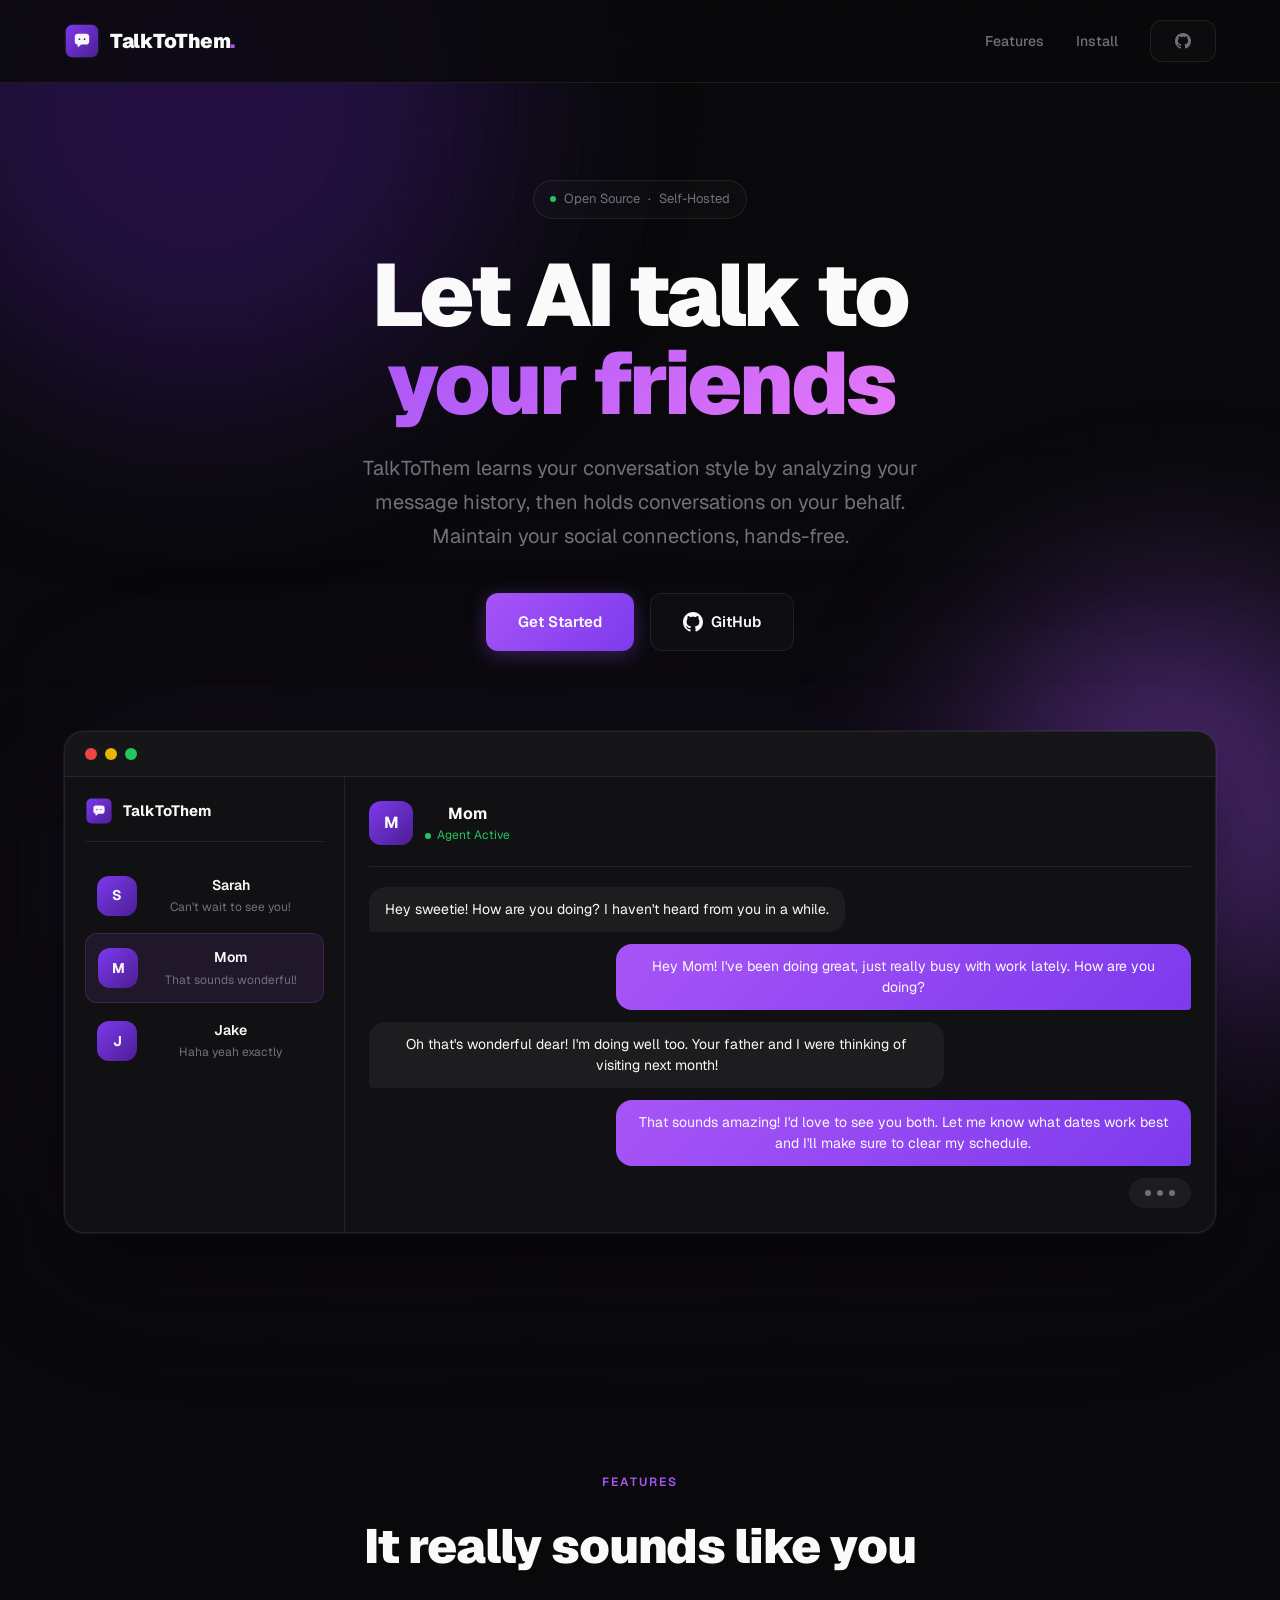
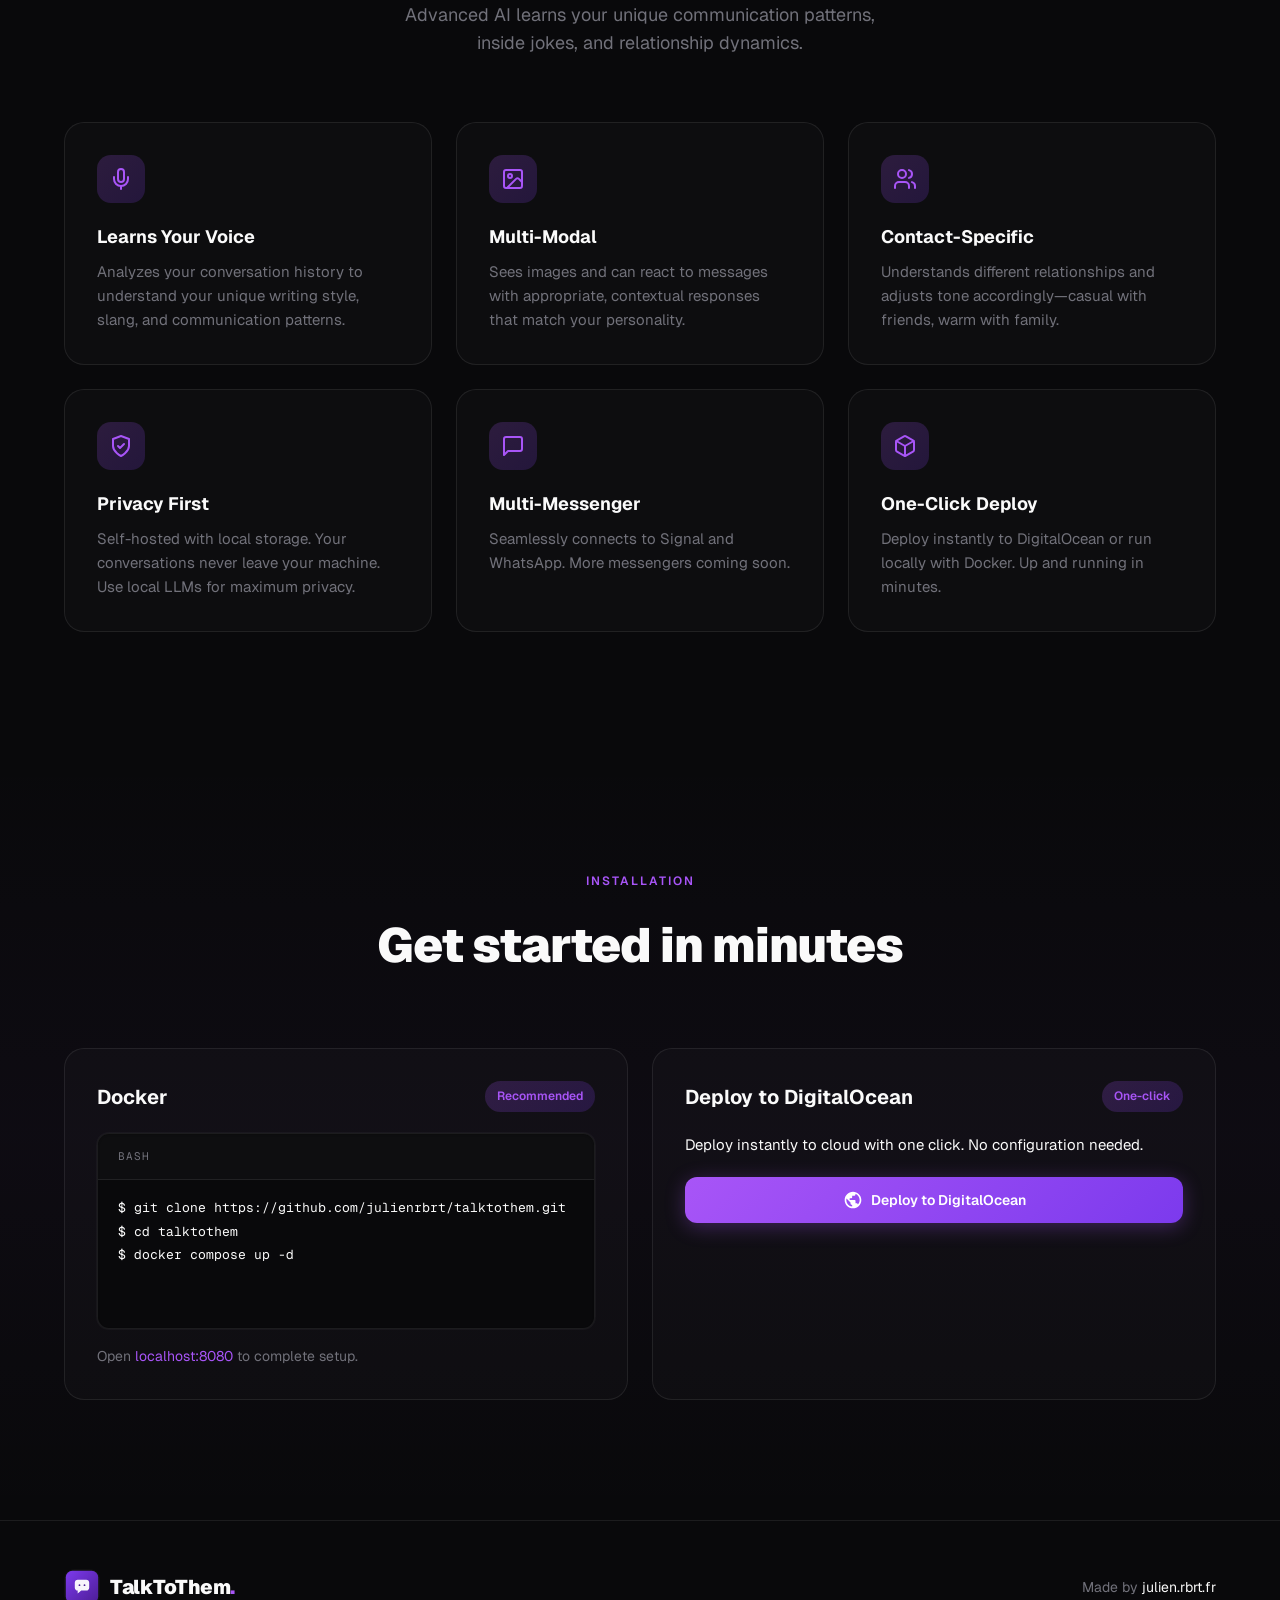
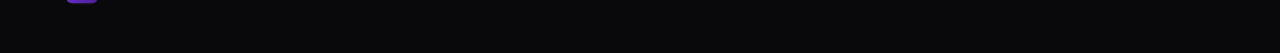
==== web/index.html @ 8368b77d "feat: add static page" ====
<!doctype html>
<html lang="en">
    <head>
        <meta charset="UTF-8" />
        <meta name="viewport" content="width=device-width, initial-scale=1.0" />
        <title>TalkToThem — An AI That Talks to Your Friends For You</title>
        <meta
            name="description"
            content="TalkToThem learns your conversation style and can hold conversations on your behalf. Let AI maintain your social connections."
        />
        <link rel="icon" type="image/svg+xml" href="favicon.svg" />
        <link rel="preconnect" href="https://fonts.googleapis.com" />
        <link rel="preconnect" href="https://fonts.gstatic.com" crossorigin />
        <link
            href="https://fonts.googleapis.com/css2?family=Geist:wght@400;500;700;900&family=Geist+Mono:wght@400;500&display=swap"
            rel="stylesheet"
        />
        <link rel="stylesheet" href="style.css" />
    </head>
    <body>
        <div class="bg-grid"></div>
        <div class="orb orb-1"></div>
        <div class="orb orb-2"></div>

        <nav>
            <div class="container">
                <a href="#" class="logo">
                    <img src="favicon.svg" alt="TalkToThem" />
                    <span class="logo-text">TalkToThem<span>.</span></span>
                </a>
                <div class="nav-links">
                    <a href="#features">Features</a>
                    <a href="#install">Install</a>
                    <a
                        href="https://github.com/julienrbrt/talktothem"
                        class="btn btn-secondary"
                        id="nav-stars-count"
                    >
                        <svg
                            width="16"
                            height="16"
                            viewBox="0 0 24 24"
                            fill="currentColor"
                        >
                            <path
                                d="M12 0c-6.626 0-12 5.373-12 12 0 5.302 3.438 9.8 8.207 11.387.599.111.793-.261.793-.577v-2.234c-3.338.726-4.033-1.416-4.033-1.416-.546-1.387-1.333-1.756-1.333-1.756-1.089-.745.083-.729.083-.729 1.205.084 1.839 1.237 1.839 1.237 1.07 1.834 2.807 1.304 3.492.997.107-.775.418-1.305.762-1.604-2.665-.305-5.467-1.334-5.467-5.931 0-1.311.469-2.381 1.236-3.221-.124-.303-.535-1.524.117-3.176 0 0 1.008-.322 3.301 1.23.957-.266 1.983-.399 3.003-.404 1.02.005 2.047.138 3.006.404 2.291-1.552 3.297-1.23 3.297-1.23.653 1.653.242 2.874.118 3.176.77.84 1.235 1.911 1.235 3.221 0 4.609-2.807 5.624-5.479 5.921.43.372.823 1.102.823 2.222v3.293c0 .319.192.694.801.576 4.765-1.589 8.199-6.086 8.199-11.386 0-6.627-5.373-12-12-12z"
                            />
                        </svg>
                        <span id="nav-stars-container">
                            <span id="nav-stars-number">—</span>
                            <svg
                                width="16"
                                height="16"
                                viewBox="0 0 24 24"
                                fill="currentColor"
                            >
                                <path
                                    d="M12 2l3.09 6.26L22 9.27l-5 4.87 1.18 6.88L12 17.77l-6.18 3.25L7 14.14 2 9.27l6.91-1.01L12 2z"
                                />
                            </svg>
                        </span>
                    </a>
                </div>
            </div>
        </nav>

        <section class="hero">
            <div class="container">
                <div class="hero-badge fade-in">
                    <span class="dot"></span>
                    <span>Open Source</span>
                    <span>·</span>
                    <span>Self-Hosted</span>
                </div>
                <h1 class="fade-in delay-1">
                    Let AI talk to<br />
                    <span class="accent">your friends</span>
                </h1>
                <p class="fade-in delay-2">
                    TalkToThem learns your conversation style by analyzing your
                    message history, then holds conversations on your behalf.
                    Maintain your social connections, hands-free.
                </p>
                <div class="hero-buttons fade-in delay-3">
                    <a href="#install" class="btn btn-primary"> Get Started </a>
                    <a
                        href="https://github.com/julienrbrt/talktothem"
                        class="btn btn-secondary"
                    >
                        <svg
                            width="20"
                            height="20"
                            viewBox="0 0 24 24"
                            fill="currentColor"
                        >
                            <path
                                d="M12 0c-6.626 0-12 5.373-12 12 0 5.302 3.438 9.8 8.207 11.387.599.111.793-.261.793-.577v-2.234c-3.338.726-4.033-1.416-4.033-1.416-.546-1.387-1.333-1.756-1.333-1.756-1.089-.745.083-.729.083-.729 1.205.084 1.839 1.237 1.839 1.237 1.07 1.834 2.807 1.304 3.492.997.107-.775.418-1.305.762-1.604-2.665-.305-5.467-1.334-5.467-5.931 0-1.311.469-2.381 1.236-3.221-.124-.303-.535-1.524.117-3.176 0 0 1.008-.322 3.301 1.23.957-.266 1.983-.399 3.003-.404 1.02.005 2.047.138 3.006.404 2.291-1.552 3.297-1.23 3.297-1.23.653 1.653.242 2.874.118 3.176.77.84 1.235 1.911 1.235 3.221 0 4.609-2.807 5.624-5.479 5.921.43.372.823 1.102.823 2.222v3.293c0 .319.192.694.801.576 4.765-1.589 8.199-6.086 8.199-11.386 0-6.627-5.373-12-12-12z"
                            />
                        </svg>
                        GitHub
                    </a>
                </div>

                <div class="preview fade-in delay-4">
                    <div class="preview-window">
                        <div class="preview-header">
                            <div class="preview-dot"></div>
                            <div class="preview-dot"></div>
                            <div class="preview-dot"></div>
                        </div>
                        <div class="preview-content">
                            <div class="preview-sidebar">
                                <div class="preview-sidebar-header">
                                    <img src="favicon.svg" alt="" />
                                    <span>TalkToThem</span>
                                </div>
                                <div class="preview-contact">
                                    <div class="preview-avatar">S</div>
                                    <div class="preview-contact-info">
                                        <div class="preview-contact-name">
                                            Sarah
                                        </div>
                                        <div class="preview-contact-preview">
                                            Can't wait to see you!
                                        </div>
                                    </div>
                                </div>
                                <div class="preview-contact active">
                                    <div class="preview-avatar">M</div>
                                    <div class="preview-contact-info">
                                        <div class="preview-contact-name">
                                            Mom
                                        </div>
                                        <div class="preview-contact-preview">
                                            That sounds wonderful!
                                        </div>
                                    </div>
                                </div>
                                <div class="preview-contact">
                                    <div class="preview-avatar">J</div>
                                    <div class="preview-contact-info">
                                        <div class="preview-contact-name">
                                            Jake
                                        </div>
                                        <div class="preview-contact-preview">
                                            Haha yeah exactly
                                        </div>
                                    </div>
                                </div>
                            </div>
                            <div class="preview-main">
                                <div class="preview-chat-header">
                                    <div class="preview-avatar">M</div>
                                    <div>
                                        <div class="preview-chat-name">Mom</div>
                                        <div class="preview-chat-status">
                                            Agent Active
                                        </div>
                                    </div>
                                </div>
                                <div class="preview-messages">
                                    <div class="preview-message incoming">
                                        Hey sweetie! How are you doing? I
                                        haven't heard from you in a while.
                                    </div>
                                    <div class="preview-message outgoing">
                                        Hey Mom! I've been doing great, just
                                        really busy with work lately. How are
                                        you doing?
                                    </div>
                                    <div class="preview-message incoming">
                                        Oh that's wonderful dear! I'm doing well
                                        too. Your father and I were thinking of
                                        visiting next month!
                                    </div>
                                    <div class="preview-message outgoing">
                                        That sounds amazing! I'd love to see you
                                        both. Let me know what dates work best
                                        and I'll make sure to clear my schedule.
                                    </div>
                                    <div class="preview-typing">
                                        <span></span>
                                        <span></span>
                                        <span></span>
                                    </div>
                                </div>
                            </div>
                        </div>
                    </div>
                </div>
            </div>
        </section>

        <section class="features" id="features">
            <div class="container">
                <div class="section-header">
                    <div class="section-label">Features</div>
                    <h2 class="section-title">It really sounds like you</h2>
                    <p class="section-desc">
                        Advanced AI learns your unique communication patterns,
                        inside jokes, and relationship dynamics.
                    </p>
                </div>

                <div class="features-grid">
                    <div class="feature-card">
                        <div class="feature-icon">
                            <svg
                                viewBox="0 0 24 24"
                                fill="none"
                                stroke-width="2"
                                stroke-linecap="round"
                                stroke-linejoin="round"
                            >
                                <path
                                    d="M12 2a3 3 0 0 0-3 3v7a3 3 0 0 0 6 0V5a3 3 0 0 0-3-3Z"
                                />
                                <path d="M19 10v2a7 7 0 0 1-14 0v-2" />
                                <line x1="12" x2="12" y1="19" y2="22" />
                            </svg>
                        </div>
                        <h3 class="feature-title">Learns Your Voice</h3>
                        <p class="feature-desc">
                            Analyzes your conversation history to understand
                            your unique writing style, slang, and communication
                            patterns.
                        </p>
                    </div>

                    <div class="feature-card">
                        <div class="feature-icon">
                            <svg
                                viewBox="0 0 24 24"
                                fill="none"
                                stroke-width="2"
                                stroke-linecap="round"
                                stroke-linejoin="round"
                            >
                                <rect
                                    width="18"
                                    height="18"
                                    x="3"
                                    y="3"
                                    rx="2"
                                />
                                <circle cx="9" cy="9" r="2" />
                                <path
                                    d="m21 15-3.086-3.086a2 2 0 0 0-2.828 0L6 21"
                                />
                            </svg>
                        </div>
                        <h3 class="feature-title">Multi-Modal</h3>
                        <p class="feature-desc">
                            Sees images and can react to messages with
                            appropriate, contextual responses that match your
                            personality.
                        </p>
                    </div>

                    <div class="feature-card">
                        <div class="feature-icon">
                            <svg
                                viewBox="0 0 24 24"
                                fill="none"
                                stroke-width="2"
                                stroke-linecap="round"
                                stroke-linejoin="round"
                            >
                                <path
                                    d="M16 21v-2a4 4 0 0 0-4-4H6a4 4 0 0 0-4 4v2"
                                />
                                <circle cx="9" cy="7" r="4" />
                                <path d="M22 21v-2a4 4 0 0 0-3-3.87" />
                                <path d="M16 3.13a4 4 0 0 1 0 7.75" />
                            </svg>
                        </div>
                        <h3 class="feature-title">Contact-Specific</h3>
                        <p class="feature-desc">
                            Understands different relationships and adjusts tone
                            accordingly—casual with friends, warm with family.
                        </p>
                    </div>

                    <div class="feature-card">
                        <div class="feature-icon">
                            <svg
                                viewBox="0 0 24 24"
                                fill="none"
                                stroke-width="2"
                                stroke-linecap="round"
                                stroke-linejoin="round"
                            >
                                <path
                                    d="M12 22s8-4 8-10V5l-8-3-8 3v7c0 6 8 10 8 10"
                                />
                                <path d="m9 12 2 2 4-4" />
                            </svg>
                        </div>
                        <h3 class="feature-title">Privacy First</h3>
                        <p class="feature-desc">
                            Self-hosted with local storage. Your conversations
                            never leave your machine. Use local LLMs for maximum
                            privacy.
                        </p>
                    </div>

                    <div class="feature-card">
                        <div class="feature-icon">
                            <svg
                                viewBox="0 0 24 24"
                                fill="none"
                                stroke-width="2"
                                stroke-linecap="round"
                                stroke-linejoin="round"
                            >
                                <path
                                    d="M21 15a2 2 0 0 1-2 2H7l-4 4V5a2 2 0 0 1 2-2h14a2 2 0 0 1 2 2z"
                                />
                            </svg>
                        </div>
                        <h3 class="feature-title">Multi-Messenger</h3>
                        <p class="feature-desc">
                            Seamlessly connects to Signal and WhatsApp. More
                            messengers coming soon.
                        </p>
                    </div>

                    <div class="feature-card">
                        <div class="feature-icon">
                            <svg
                                viewBox="0 0 24 24"
                                fill="none"
                                stroke-width="2"
                                stroke-linecap="round"
                                stroke-linejoin="round"
                            >
                                <path
                                    d="M21 16V8a2 2 0 0 0-1-1.73l-7-4a2 2 0 0 0-2 0l-7 4A2 2 0 0 0 3 8v8a2 2 0 0 0 1 1.73l7 4a2 2 0 0 0 2 0l7-4A2 2 0 0 0 21 16z"
                                />
                                <path d="m3.29 7 8.71 5 8.71-5" />
                                <path d="M12 22V12" />
                            </svg>
                        </div>
                        <h3 class="feature-title">One-Click Deploy</h3>
                        <p class="feature-desc">
                            Deploy instantly to DigitalOcean or run locally with
                            Docker. Up and running in minutes.
                        </p>
                    </div>
                </div>
            </div>
        </section>

        <section class="how-it-works" id="install">
            <div class="container">
                <div class="section-header">
                    <div class="section-label">Installation</div>
                    <h2 class="section-title">Get started in minutes</h2>
                </div>

                <div class="install-options">
                    <div class="install-option">
                        <div class="install-header">
                            <h3>Docker</h3>
                            <span class="install-badge">Recommended</span>
                        </div>
                        <pre><code>$ git clone https://github.com/julienrbrt/talktothem.git
$ cd talktothem
$ docker compose up -d</code>
                        </pre>
                        <p class="install-note">
                            Open
                            <a href="http://localhost:8080">localhost:8080</a>
                            to complete setup.
                        </p>
                    </div>

                    <div class="install-option">
                        <div class="install-header">
                            <h3>Deploy to DigitalOcean</h3>
                            <span class="install-badge">One-click</span>
                        </div>
                        <p class="install-desc">
                            Deploy instantly to cloud with one click. No
                            configuration needed.
                        </p>
                        <a
                            href="https://cloud.digitalocean.com/apps/new?repo=https://github.com/julienrbrt/talktothem/tree/main"
                            class="btn btn-primary"
                            target="_blank"
                        >
                            <svg
                                width="20"
                                height="20"
                                viewBox="0 0 24 24"
                                fill="currentColor"
                            >
                                <path
                                    d="M12 2C6.48 2 2 6.48 2 12s4.48 10 10 10 10-4.48 10-10S17.52 2 12 2zm-1 17.93c-3.95-.49-7-3.85-7-7.93 0-.62.08-1.21.21-1.79L9 15v1c0 1.1.9 2 2 2v1.93zm6.9-2.54c-.26-.81-1-1.39-1.9-1.39h-1v-3c0-.55-.45-1-1-1H8v-2h2c.55 0 1-.45 1-1V7h2c1.1 0 2-.9 2-2v-.41c2.93 1.19 5 4.06 5 7.41 0 2.08-.8 3.97-2.1 5.39z"
                                />
                            </svg>
                            Deploy to DigitalOcean
                        </a>
                    </div>
                </div>
            </div>
        </section>

        <footer>
            <div class="container">
                <a href="#" class="logo">
                    <img src="favicon.svg" alt="TalkToThem" />
                    <span class="logo-text">TalkToThem<span>.</span></span>
                </a>
                <p class="footer-made-by">
                    Made by <a href="https://julien.rbrt.fr">julien.rbrt.fr</a>
                </p>
            </div>
        </footer>

        <script>
            async function fetchStars() {
                try {
                    const response = await fetch(
                        "https://api.github.com/repos/julienrbrt/talktothem",
                    );
                    const data = await response.json();
                    const stars = data.stargazers_count;
                    const formatted =
                        stars >= 1000 ? (stars / 1000).toFixed(1) + "k" : stars;

                    const navStarsContainer = document.getElementById(
                        "nav-stars-container",
                    );
                    if (stars > 1) {
                        document.getElementById(
                            "nav-stars-number",
                        ).textContent = formatted;
                    } else {
                        navStarsContainer.style.display = "none";
                    }

                    document.getElementById("stars-number").textContent =
                        formatted;
                } catch (e) {
                    document.getElementById(
                        "nav-stars-container",
                    ).style.display = "none";
                    document.getElementById("stars-number").textContent = "—";
                }
            }
            fetchStars();
        </script>
    </body>
</html>
---- web/style.css ----
:root {
    --bg: #09090b;
    --bg-elevated: #111113;
    --fg: #fafafa;
    --muted: #71717a;
    --accent: #a855f7;
    --accent-dark: #7c3aed;
    --accent-darker: #4c1d95;
    --border: rgba(255, 255, 255, 0.08);
    --card: rgba(255, 255, 255, 0.02);
}

*,
*::before,
*::after {
    margin: 0;
    padding: 0;
    box-sizing: border-box;
}

html {
    scroll-behavior: smooth;
}

body {
    font-family:
        "Geist",
        -apple-system,
        BlinkMacSystemFont,
        sans-serif;
    background: var(--bg);
    color: var(--fg);
    line-height: 1.6;
    overflow-x: hidden;
}

.mono {
    font-family: "Geist Mono", monospace;
}

/* Background grid pattern */
.bg-grid {
    position: fixed;
    inset: 0;
    background-image:
        linear-gradient(rgba(168, 85, 247, 0.03) 1px, transparent 1px),
        linear-gradient(90deg, rgba(168, 85, 247, 0.03) 1px, transparent 1px);
    background-size: 64px 64px;
    mask-image: radial-gradient(
        ellipse 80% 60% at 50% 0%,
        black 40%,
        transparent 100%
    );
    pointer-events: none;
    z-index: 0;
}

/* Gradient orbs */
.orb {
    position: fixed;
    border-radius: 50%;
    filter: blur(100px);
    opacity: 0.4;
    pointer-events: none;
    z-index: 0;
}

.orb-1 {
    width: 600px;
    height: 600px;
    background: var(--accent-darker);
    top: -200px;
    left: -100px;
    animation: float 20s ease-in-out infinite;
}

.orb-2 {
    width: 400px;
    height: 400px;
    background: var(--accent);
    bottom: -100px;
    right: -100px;
    animation: float 25s ease-in-out infinite reverse;
}

@keyframes float {
    0%,
    100% {
        transform: translate(0, 0) scale(1);
    }
    33% {
        transform: translate(30px, -30px) scale(1.05);
    }
    66% {
        transform: translate(-20px, 20px) scale(0.95);
    }
}

/* Container */
.container {
    max-width: 1200px;
    margin: 0 auto;
    padding: 0 24px;
    position: relative;
    z-index: 1;
}

/* Navigation */
nav {
    position: fixed;
    top: 0;
    left: 0;
    right: 0;
    z-index: 100;
    padding: 20px 0;
    background: rgba(9, 9, 11, 0.8);
    backdrop-filter: blur(20px);
    border-bottom: 1px solid var(--border);
}

nav .container {
    display: flex;
    align-items: center;
    justify-content: space-between;
}

.logo {
    display: flex;
    align-items: center;
    gap: 10px;
    text-decoration: none;
    color: var(--fg);
}

.logo img {
    width: 36px;
    height: 36px;
    border-radius: 10px;
}

.logo-text {
    font-size: 20px;
    font-weight: 900;
    letter-spacing: -0.5px;
}

.logo-text span {
    color: var(--accent);
}

.nav-links {
    display: flex;
    align-items: center;
    gap: 32px;
}

.nav-links a {
    color: var(--muted);
    text-decoration: none;
    font-size: 14px;
    font-weight: 500;
    transition: color 0.2s;
}

.nav-links a:hover {
    color: var(--fg);
}

.btn {
    display: inline-flex;
    align-items: center;
    justify-content: center;
    gap: 8px;
    padding: 12px 24px;
    border-radius: 12px;
    font-size: 14px;
    font-weight: 600;
    text-decoration: none;
    transition: all 0.2s;
    cursor: pointer;
    border: none;
}

.btn-primary {
    background: linear-gradient(
        135deg,
        var(--accent) 0%,
        var(--accent-dark) 100%
    );
    color: white;
    box-shadow: 0 4px 20px rgba(168, 85, 247, 0.3);
}

.btn-primary:hover {
    transform: translateY(-2px);
    box-shadow: 0 8px 30px rgba(168, 85, 247, 0.4);
}

.btn-secondary {
    background: var(--card);
    color: var(--fg);
    border: 1px solid var(--border);
}

.btn-secondary:hover {
    background: rgba(255, 255, 255, 0.05);
    border-color: rgba(255, 255, 255, 0.15);
}

/* Hero */
.hero {
    padding: 180px 0 120px;
    text-align: center;
}

.hero-badge {
    display: inline-flex;
    align-items: center;
    gap: 8px;
    padding: 8px 16px;
    background: var(--card);
    border: 1px solid var(--border);
    border-radius: 100px;
    font-size: 13px;
    color: var(--muted);
    margin-bottom: 32px;
}

.hero-badge .dot {
    width: 6px;
    height: 6px;
    background: #22c55e;
    border-radius: 50%;
    animation: pulse 2s ease-in-out infinite;
}

@keyframes pulse {
    0%,
    100% {
        opacity: 1;
    }
    50% {
        opacity: 0.5;
    }
}

.hero h1 {
    font-size: clamp(48px, 10vw, 88px);
    font-weight: 900;
    letter-spacing: -3px;
    line-height: 1;
    margin-bottom: 24px;
}

.hero h1 .accent {
    background: linear-gradient(135deg, var(--accent) 0%, #e879f9 100%);
    -webkit-background-clip: text;
    -webkit-text-fill-color: transparent;
    background-clip: text;
}

.hero p {
    font-size: 20px;
    color: var(--muted);
    max-width: 600px;
    margin: 0 auto 40px;
    line-height: 1.7;
}

.hero-buttons {
    display: flex;
    gap: 16px;
    justify-content: center;
    flex-wrap: wrap;
}

.hero-buttons .btn {
    padding: 16px 32px;
    font-size: 15px;
}

/* Preview */
.preview {
    margin-top: 80px;
    position: relative;
}

.preview-window {
    background: var(--bg-elevated);
    border: 1px solid var(--border);
    border-radius: 20px;
    overflow: hidden;
    box-shadow:
        0 0 0 1px rgba(255, 255, 255, 0.05),
        0 40px 80px rgba(0, 0, 0, 0.5),
        0 0 200px rgba(168, 85, 247, 0.1);
}

.preview-header {
    display: flex;
    align-items: center;
    gap: 8px;
    padding: 16px 20px;
    background: rgba(255, 255, 255, 0.02);
    border-bottom: 1px solid var(--border);
}

.preview-dot {
    width: 12px;
    height: 12px;
    border-radius: 50%;
    background: #3f3f46;
}

.preview-dot:first-child {
    background: #ef4444;
}
.preview-dot:nth-child(2) {
    background: #eab308;
}
.preview-dot:nth-child(3) {
    background: #22c55e;
}

.preview-content {
    display: grid;
    grid-template-columns: 280px 1fr;
    min-height: 400px;
}

.preview-sidebar {
    border-right: 1px solid var(--border);
    padding: 20px;
}

.preview-sidebar-header {
    display: flex;
    align-items: center;
    gap: 10px;
    margin-bottom: 20px;
    padding-bottom: 16px;
    border-bottom: 1px solid var(--border);
}

.preview-sidebar-header img {
    width: 28px;
    height: 28px;
    border-radius: 8px;
}

.preview-sidebar-header span {
    font-weight: 700;
    font-size: 15px;
}

.preview-contact {
    display: flex;
    align-items: center;
    gap: 12px;
    padding: 12px;
    border-radius: 12px;
    margin-bottom: 4px;
    cursor: pointer;
    transition: background 0.2s;
}

.preview-contact:hover {
    background: rgba(255, 255, 255, 0.03);
}

.preview-contact.active {
    background: rgba(168, 85, 247, 0.1);
    border: 1px solid rgba(168, 85, 247, 0.2);
}

.preview-avatar {
    width: 40px;
    height: 40px;
    border-radius: 12px;
    background: linear-gradient(
        135deg,
        var(--accent-dark) 0%,
        var(--accent-darker) 100%
    );
    display: flex;
    align-items: center;
    justify-content: center;
    font-weight: 700;
    font-size: 14px;
}

.preview-contact-info {
    flex: 1;
    min-width: 0;
}

.preview-contact-name {
    font-weight: 600;
    font-size: 14px;
    margin-bottom: 2px;
}

.preview-contact-preview {
    font-size: 12px;
    color: var(--muted);
    white-space: nowrap;
    overflow: hidden;
    text-overflow: ellipsis;
}

.preview-main {
    padding: 24px;
    display: flex;
    flex-direction: column;
}

.preview-chat-header {
    display: flex;
    align-items: center;
    gap: 12px;
    padding-bottom: 20px;
    border-bottom: 1px solid var(--border);
    margin-bottom: 20px;
}

.preview-chat-header .preview-avatar {
    width: 44px;
    height: 44px;
    font-size: 16px;
}

.preview-chat-name {
    font-weight: 700;
    font-size: 16px;
}

.preview-chat-status {
    font-size: 12px;
    color: #22c55e;
    display: flex;
    align-items: center;
    gap: 6px;
}

.preview-chat-status::before {
    content: "";
    width: 6px;
    height: 6px;
    background: #22c55e;
    border-radius: 50%;
}

.preview-messages {
    flex: 1;
    display: flex;
    flex-direction: column;
    gap: 12px;
}

.preview-message {
    max-width: 70%;
    padding: 12px 16px;
    border-radius: 16px;
    font-size: 14px;
    line-height: 1.5;
}

.preview-message.incoming {
    align-self: flex-start;
    background: rgba(255, 255, 255, 0.05);
    border-bottom-left-radius: 4px;
}

.preview-message.outgoing {
    align-self: flex-end;
    background: linear-gradient(
        135deg,
        var(--accent) 0%,
        var(--accent-dark) 100%
    );
    border-bottom-right-radius: 4px;
}

.preview-typing {
    display: flex;
    align-items: center;
    gap: 6px;
    padding: 12px 16px;
    background: rgba(255, 255, 255, 0.05);
    border-radius: 16px;
    width: fit-content;
    align-self: flex-end;
}

.preview-typing span {
    width: 6px;
    height: 6px;
    background: var(--muted);
    border-radius: 50%;
    animation: typing 1.4s ease-in-out infinite;
}

.preview-typing span:nth-child(2) {
    animation-delay: 0.2s;
}
.preview-typing span:nth-child(3) {
    animation-delay: 0.4s;
}

@keyframes typing {
    0%,
    60%,
    100% {
        transform: translateY(0);
    }
    30% {
        transform: translateY(-4px);
    }
}

/* Features */
.features {
    padding: 120px 0;
}

.section-header {
    text-align: center;
    margin-bottom: 64px;
}

.section-label {
    font-size: 12px;
    font-weight: 600;
    text-transform: uppercase;
    letter-spacing: 2px;
    color: var(--accent);
    margin-bottom: 16px;
}

.section-title {
    font-size: clamp(32px, 5vw, 48px);
    font-weight: 900;
    letter-spacing: -1px;
    margin-bottom: 16px;
}

.section-desc {
    font-size: 18px;
    color: var(--muted);
    max-width: 500px;
    margin: 0 auto;
}

.features-grid {
    display: grid;
    grid-template-columns: repeat(auto-fit, minmax(320px, 1fr));
    gap: 24px;
}

.feature-card {
    padding: 32px;
    background: var(--card);
    border: 1px solid var(--border);
    border-radius: 20px;
    transition: all 0.3s;
}

.feature-card:hover {
    background: rgba(255, 255, 255, 0.03);
    border-color: rgba(168, 85, 247, 0.3);
    transform: translateY(-4px);
}

.feature-icon {
    width: 48px;
    height: 48px;
    background: linear-gradient(
        135deg,
        rgba(168, 85, 247, 0.2) 0%,
        rgba(124, 58, 237, 0.2) 100%
    );
    border-radius: 14px;
    display: flex;
    align-items: center;
    justify-content: center;
    margin-bottom: 20px;
}

.feature-icon svg {
    width: 24px;
    height: 24px;
    stroke: var(--accent);
}

.feature-title {
    font-size: 18px;
    font-weight: 700;
    margin-bottom: 8px;
}

.feature-desc {
    font-size: 15px;
    color: var(--muted);
    line-height: 1.6;
}

/* How it works */
.how-it-works {
    padding: 120px 0;
    background: linear-gradient(
        180deg,
        transparent 0%,
        rgba(168, 85, 247, 0.03) 50%,
        transparent 100%
    );
}

.steps {
    display: grid;
    grid-template-columns: repeat(auto-fit, minmax(250px, 1fr));
    gap: 32px;
    margin-top: 64px;
}

.step {
    text-align: center;
    padding: 32px 24px;
}

.step-number {
    width: 56px;
    height: 56px;
    background: var(--bg);
    border: 2px solid var(--border);
    border-radius: 16px;
    display: flex;
    align-items: center;
    justify-content: center;
    font-size: 20px;
    font-weight: 900;
    margin: 0 auto 20px;
    color: var(--accent);
}

.step-title {
    font-size: 18px;
    font-weight: 700;
    margin-bottom: 8px;
}

.step-desc {
    font-size: 14px;
    color: var(--muted);
    line-height: 1.6;
}

/* Install options */
.install-options {
    display: grid;
    grid-template-columns: repeat(auto-fit, minmax(400px, 1fr));
    gap: 24px;
    margin-top: 48px;
}

.install-option {
    background: var(--card);
    border: 1px solid var(--border);
    border-radius: 20px;
    padding: 32px;
    transition: all 0.3s;
    position: relative;
    overflow: hidden;
}

.install-option:hover {
    border-color: rgba(168, 85, 247, 0.3);
    transform: translateY(-2px);
    box-shadow: 0 8px 30px rgba(168, 85, 247, 0.1);
}

.install-option:hover::before {
    opacity: 1;
}

.install-header {
    display: flex;
    align-items: center;
    justify-content: space-between;
    margin-bottom: 20px;
}

.install-header h3 {
    font-size: 20px;
    font-weight: 700;
}

.install-badge {
    font-size: 12px;
    font-weight: 600;
    padding: 6px 12px;
    background: linear-gradient(
        135deg,
        rgba(168, 85, 247, 0.2) 0%,
        rgba(124, 58, 237, 0.2) 100%
    );
    color: var(--accent);
    border-radius: 100px;
}

.install-option pre {
    background: var(--bg);
    border: 1px solid var(--border);
    border-radius: 12px;
    padding: 0;
    overflow-x: auto;
    position: relative;
    box-shadow:
        inset 0 1px 2px rgba(0, 0, 0, 0.3),
        0 0 0 1px rgba(255, 255, 255, 0.03);
    transition: all 0.3s;
}

.install-option pre::-webkit-scrollbar {
    height: 8px;
}

.install-option pre::-webkit-scrollbar-track {
    background: var(--bg);
}

.install-option pre::-webkit-scrollbar-thumb {
    background: rgba(255, 255, 255, 0.1);
    border-radius: 4px;
}

.install-option pre::-webkit-scrollbar-thumb:hover {
    background: rgba(168, 85, 247, 0.3);
}

.install-option pre:hover {
    border-color: rgba(168, 85, 247, 0.2);
    box-shadow:
        inset 0 1px 2px rgba(0, 0, 0, 0.3),
        0 0 20px rgba(168, 85, 247, 0.1);
}

.install-option pre::before {
    content: "bash";
    display: flex;
    align-items: center;
    padding: 14px 20px;
    font-size: 11px;
    color: var(--muted);
    font-family: "Geist Mono", monospace;
    text-transform: uppercase;
    letter-spacing: 1px;
    border-bottom: 1px solid var(--border);
    background: rgba(255, 255, 255, 0.02);
}

.install-option pre .copy-btn {
    position: absolute;
    top: 12px;
    right: 12px;
    background: rgba(255, 255, 255, 0.05);
    border: 1px solid var(--border);
    color: var(--muted);
    padding: 6px 12px;
    border-radius: 8px;
    font-size: 12px;
    font-weight: 500;
    cursor: pointer;
    transition: all 0.2s;
    font-family: "Geist", sans-serif;
    display: flex;
    align-items: center;
    gap: 6px;
    z-index: 10;
}

.install-option pre .copy-btn:hover {
    background: rgba(168, 85, 247, 0.2);
    border-color: rgba(168, 85, 247, 0.4);
    color: var(--fg);
    transform: translateY(-1px);
}

.install-option pre .copy-btn:active {
    transform: translateY(0);
}

.install-option pre .copy-btn.copied {
    background: rgba(34, 197, 94, 0.15);
    border-color: rgba(34, 197, 94, 0.4);
    color: #22c55e;
}

.install-option pre .copy-btn svg {
    width: 14px;
    height: 14px;
}

.install-option pre code {
    font-family: "Geist Mono", monospace;
    font-size: 13px;
    color: var(--fg);
    line-height: 1.8;
    display: block;
    padding: 16px 20px 20px;
    background: transparent;
    position: relative;
    white-space: pre-wrap;
    word-wrap: break-word;
}

.install-option pre code::selection {
    background: rgba(168, 85, 247, 0.3);
}

.install-note {
    margin-top: 16px;
    font-size: 14px;
    color: var(--muted);
}

.install-desc {
    margin-bottom: 20px;
    font-size: 15px;
    color: var(--fg);
    line-height: 1.6;
}

.install-option .btn {
    width: 100%;
}

.install-note a {
    color: var(--accent);
    text-decoration: none;
}

.install-note a:hover {
    text-decoration: underline;
}

/* Code block syntax highlighting */
.code-keyword {
    color: #c084fc;
}

.code-command {
    color: #60a5fa;
}

.code-string {
    color: #34d399;
}

.code-comment {
    color: #6b7280;
}

/* Footer */
footer {
    padding: 48px 0;
    border-top: 1px solid var(--border);
}

footer .container {
    display: flex;
    align-items: center;
    justify-content: space-between;
    flex-wrap: wrap;
    gap: 24px;
}

.footer-links {
    display: flex;
    gap: 24px;
}

.footer-links a {
    color: var(--muted);
    text-decoration: none;
    font-size: 14px;
    transition: color 0.2s;
}

.footer-links a:hover {
    color: var(--fg);
}

/* Responsive */
@media (max-width: 768px) {
    .nav-links {
        display: none;
    }

    .preview-content {
        grid-template-columns: 1fr;
    }

    .preview-sidebar {
        display: none;
    }

    .hero h1 {
        letter-spacing: -2px;
    }

    .cta-card {
        padding: 48px 24px;
    }

    footer .container {
        flex-direction: column;
        text-align: center;
    }
}

.footer-made-by {
    color: var(--muted);
    font-size: 14px;
}

.footer-made-by a {
    color: var(--fg);
    text-decoration: none;
    transition: color 0.2s;
}

.footer-made-by a:hover {
    color: var(--accent);
}

/* Animations */
.fade-in {
    opacity: 0;
    transform: translateY(20px);
    animation: fadeIn 0.6s ease forwards;
}

@keyframes fadeIn {
    to {
        opacity: 1;
        transform: translateY(0);
    }
}

.delay-1 {
    animation-delay: 0.1s;
}
.delay-2 {
    animation-delay: 0.2s;
}
.delay-3 {
    animation-delay: 0.3s;
}
.delay-4 {
    animation-delay: 0.4s;
}

.github-btn {
    display: inline-flex;
    align-items: center;
    gap: 8px;
}

.github-btn .count {
    background: rgba(255, 255, 255, 0.1);
    padding: 4px 10px;
    border-radius: 6px;
    font-size: 13px;
    font-weight: 600;
}
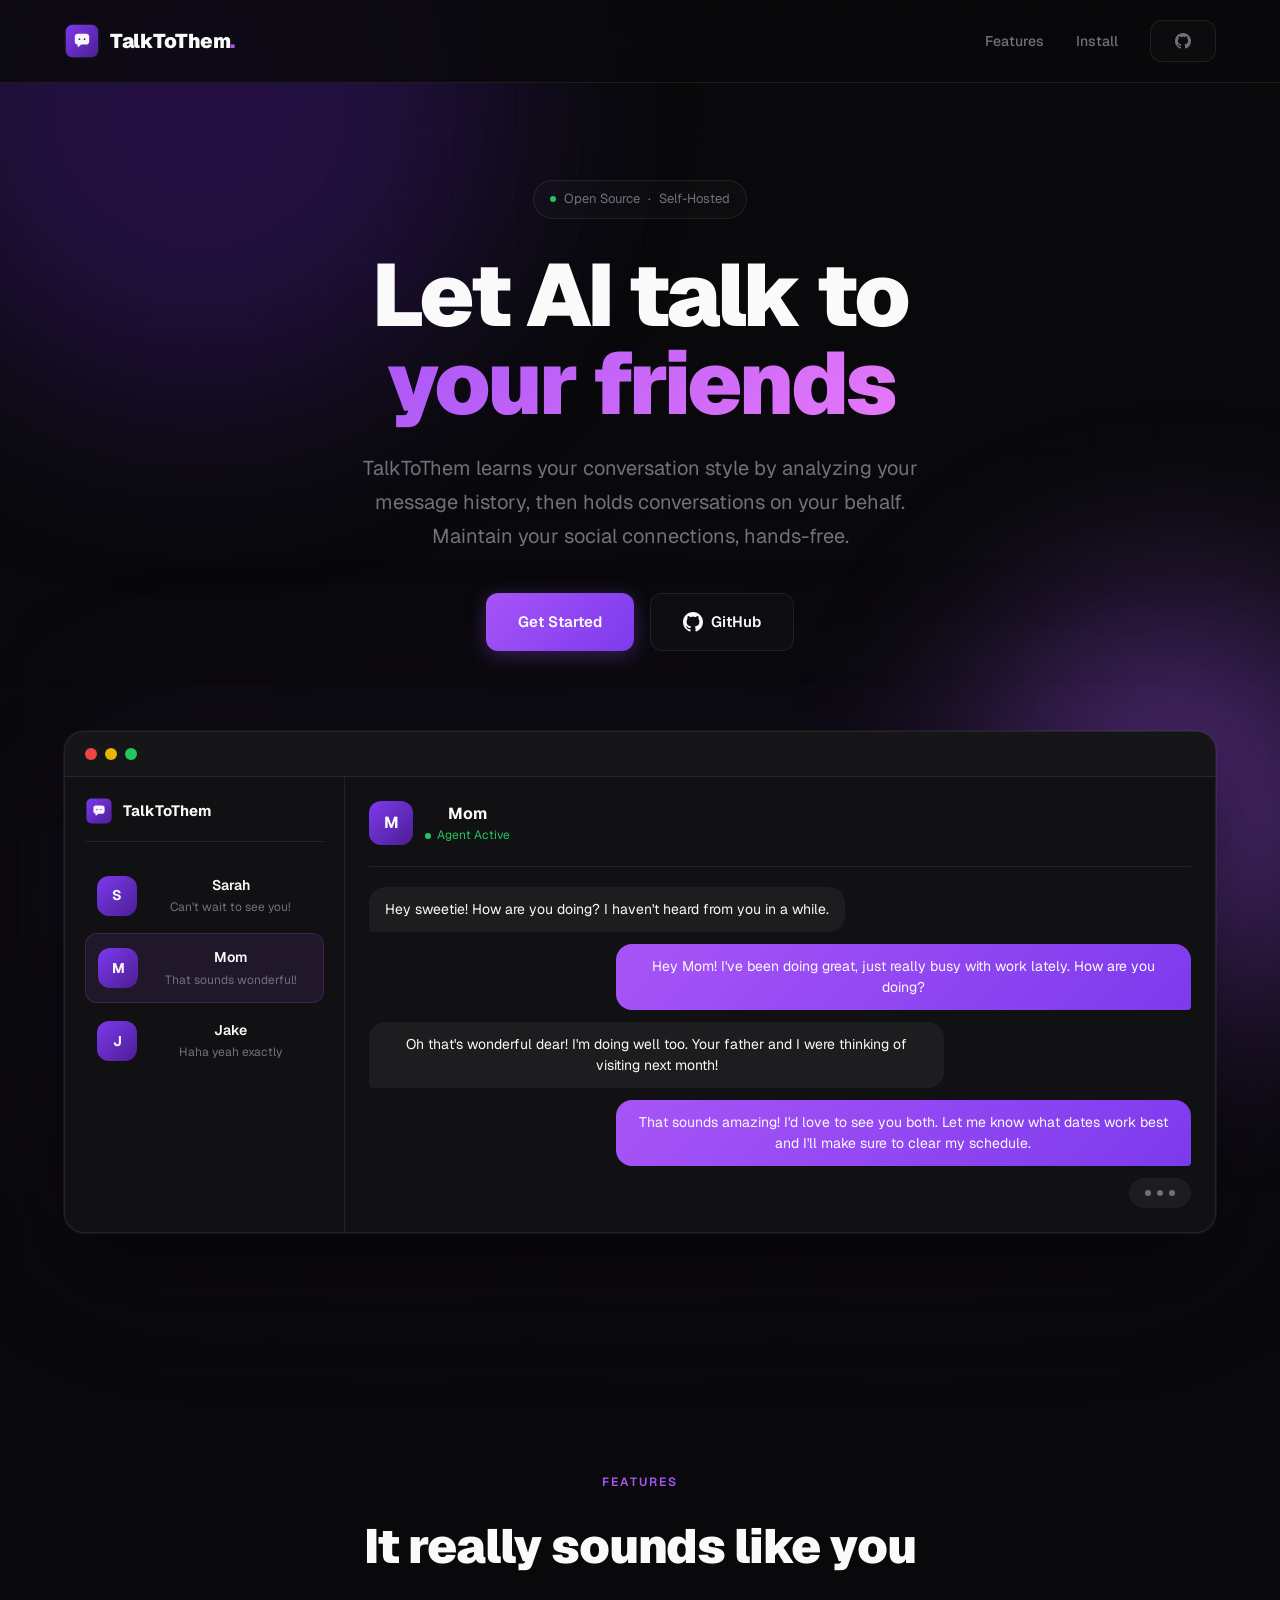
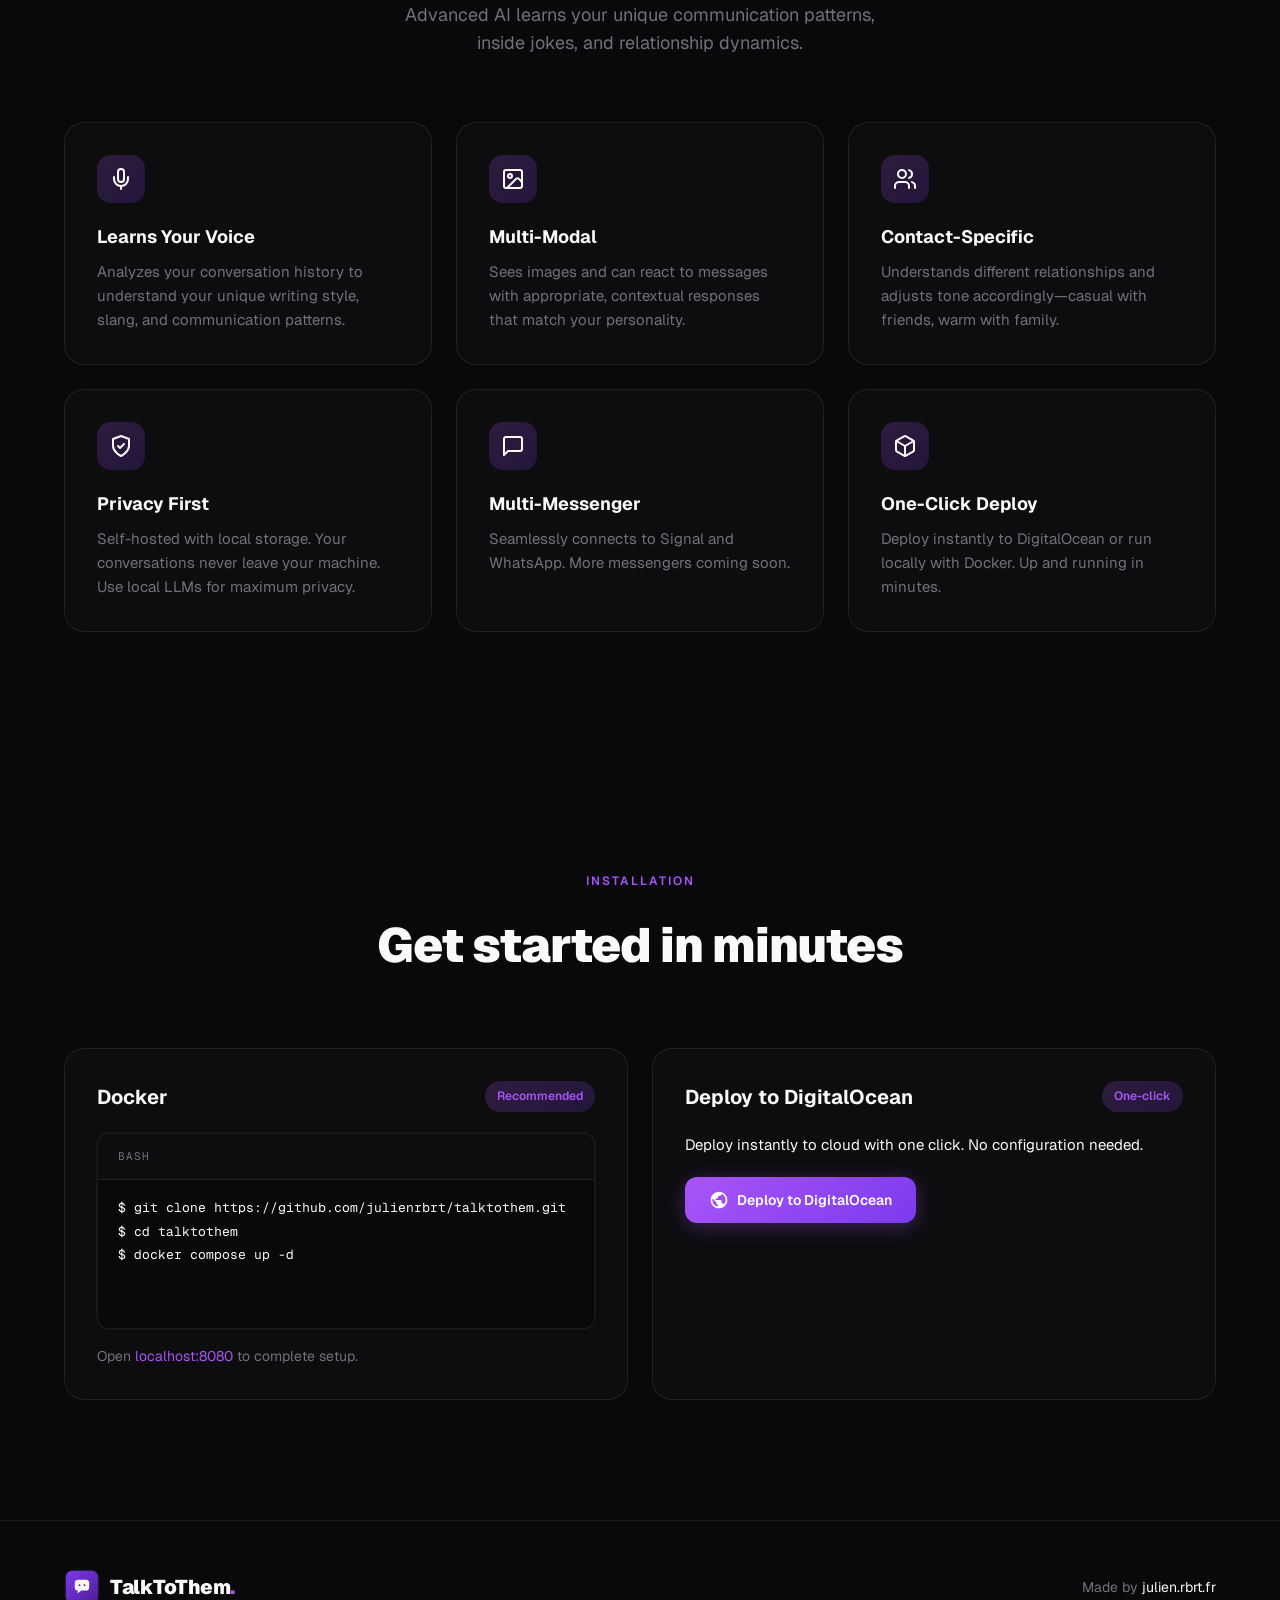
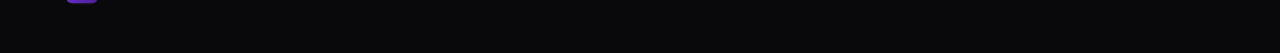
==== commit 24cc77f3: "refactor: split icons from landing page" ====
--- a/web/index.html
+++ b/web/index.html
@@ -36,28 +36,13 @@
                         class="btn btn-secondary"
                         id="nav-stars-count"
                     >
+                        <svg width="16" height="16"><use href="icons.svg#icon-github"/></svg>
+                        <span id="nav-stars-container">
+                            <span id="nav-stars-number">—</span>
                         <svg
                             width="16"
                             height="16"
-                            viewBox="0 0 24 24"
-                            fill="currentColor"
-                        >
-                            <path
-                                d="M12 0c-6.626 0-12 5.373-12 12 0 5.302 3.438 9.8 8.207 11.387.599.111.793-.261.793-.577v-2.234c-3.338.726-4.033-1.416-4.033-1.416-.546-1.387-1.333-1.756-1.333-1.756-1.089-.745.083-.729.083-.729 1.205.084 1.839 1.237 1.839 1.237 1.07 1.834 2.807 1.304 3.492.997.107-.775.418-1.305.762-1.604-2.665-.305-5.467-1.334-5.467-5.931 0-1.311.469-2.381 1.236-3.221-.124-.303-.535-1.524.117-3.176 0 0 1.008-.322 3.301 1.23.957-.266 1.983-.399 3.003-.404 1.02.005 2.047.138 3.006.404 2.291-1.552 3.297-1.23 3.297-1.23.653 1.653.242 2.874.118 3.176.77.84 1.235 1.911 1.235 3.221 0 4.609-2.807 5.624-5.479 5.921.43.372.823 1.102.823 2.222v3.293c0 .319.192.694.801.576 4.765-1.589 8.199-6.086 8.199-11.386 0-6.627-5.373-12-12-12z"
-                            />
-                        </svg>
-                        <span id="nav-stars-container">
-                            <span id="nav-stars-number">—</span>
-                            <svg
-                                width="16"
-                                height="16"
-                                viewBox="0 0 24 24"
-                                fill="currentColor"
-                            >
-                                <path
-                                    d="M12 2l3.09 6.26L22 9.27l-5 4.87 1.18 6.88L12 17.77l-6.18 3.25L7 14.14 2 9.27l6.91-1.01L12 2z"
-                                />
-                            </svg>
+                        ><use href="icons.svg#icon-star"/></svg>
                         </span>
                     </a>
                 </div>
@@ -87,16 +72,7 @@
                         href="https://github.com/julienrbrt/talktothem"
                         class="btn btn-secondary"
                     >
-                        <svg
-                            width="20"
-                            height="20"
-                            viewBox="0 0 24 24"
-                            fill="currentColor"
-                        >
-                            <path
-                                d="M12 0c-6.626 0-12 5.373-12 12 0 5.302 3.438 9.8 8.207 11.387.599.111.793-.261.793-.577v-2.234c-3.338.726-4.033-1.416-4.033-1.416-.546-1.387-1.333-1.756-1.333-1.756-1.089-.745.083-.729.083-.729 1.205.084 1.839 1.237 1.839 1.237 1.07 1.834 2.807 1.304 3.492.997.107-.775.418-1.305.762-1.604-2.665-.305-5.467-1.334-5.467-5.931 0-1.311.469-2.381 1.236-3.221-.124-.303-.535-1.524.117-3.176 0 0 1.008-.322 3.301 1.23.957-.266 1.983-.399 3.003-.404 1.02.005 2.047.138 3.006.404 2.291-1.552 3.297-1.23 3.297-1.23.653 1.653.242 2.874.118 3.176.77.84 1.235 1.911 1.235 3.221 0 4.609-2.807 5.624-5.479 5.921.43.372.823 1.102.823 2.222v3.293c0 .319.192.694.801.576 4.765-1.589 8.199-6.086 8.199-11.386 0-6.627-5.373-12-12-12z"
-                            />
-                        </svg>
+                        <svg width="20" height="20"><use href="icons.svg#icon-github"/></svg>
                         GitHub
                     </a>
                 </div>
@@ -205,19 +181,7 @@
                 <div class="features-grid">
                     <div class="feature-card">
                         <div class="feature-icon">
-                            <svg
-                                viewBox="0 0 24 24"
-                                fill="none"
-                                stroke-width="2"
-                                stroke-linecap="round"
-                                stroke-linejoin="round"
-                            >
-                                <path
-                                    d="M12 2a3 3 0 0 0-3 3v7a3 3 0 0 0 6 0V5a3 3 0 0 0-3-3Z"
-                                />
-                                <path d="M19 10v2a7 7 0 0 1-14 0v-2" />
-                                <line x1="12" x2="12" y1="19" y2="22" />
-                            </svg>
+                            <svg width="24" height="24"><use href="icons.svg#icon-mic"/></svg>
                         </div>
                         <h3 class="feature-title">Learns Your Voice</h3>
                         <p class="feature-desc">
@@ -229,25 +193,7 @@
 
                     <div class="feature-card">
                         <div class="feature-icon">
-                            <svg
-                                viewBox="0 0 24 24"
-                                fill="none"
-                                stroke-width="2"
-                                stroke-linecap="round"
-                                stroke-linejoin="round"
-                            >
-                                <rect
-                                    width="18"
-                                    height="18"
-                                    x="3"
-                                    y="3"
-                                    rx="2"
-                                />
-                                <circle cx="9" cy="9" r="2" />
-                                <path
-                                    d="m21 15-3.086-3.086a2 2 0 0 0-2.828 0L6 21"
-                                />
-                            </svg>
+                            <svg width="24" height="24"><use href="icons.svg#icon-image"/></svg>
                         </div>
                         <h3 class="feature-title">Multi-Modal</h3>
                         <p class="feature-desc">
@@ -259,20 +205,7 @@
 
                     <div class="feature-card">
                         <div class="feature-icon">
-                            <svg
-                                viewBox="0 0 24 24"
-                                fill="none"
-                                stroke-width="2"
-                                stroke-linecap="round"
-                                stroke-linejoin="round"
-                            >
-                                <path
-                                    d="M16 21v-2a4 4 0 0 0-4-4H6a4 4 0 0 0-4 4v2"
-                                />
-                                <circle cx="9" cy="7" r="4" />
-                                <path d="M22 21v-2a4 4 0 0 0-3-3.87" />
-                                <path d="M16 3.13a4 4 0 0 1 0 7.75" />
-                            </svg>
+                            <svg width="24" height="24"><use href="icons.svg#icon-users"/></svg>
                         </div>
                         <h3 class="feature-title">Contact-Specific</h3>
                         <p class="feature-desc">
@@ -283,18 +216,7 @@
 
                     <div class="feature-card">
                         <div class="feature-icon">
-                            <svg
-                                viewBox="0 0 24 24"
-                                fill="none"
-                                stroke-width="2"
-                                stroke-linecap="round"
-                                stroke-linejoin="round"
-                            >
-                                <path
-                                    d="M12 22s8-4 8-10V5l-8-3-8 3v7c0 6 8 10 8 10"
-                                />
-                                <path d="m9 12 2 2 4-4" />
-                            </svg>
+                            <svg width="24" height="24"><use href="icons.svg#icon-shield"/></svg>
                         </div>
                         <h3 class="feature-title">Privacy First</h3>
                         <p class="feature-desc">
@@ -306,17 +228,7 @@
 
                     <div class="feature-card">
                         <div class="feature-icon">
-                            <svg
-                                viewBox="0 0 24 24"
-                                fill="none"
-                                stroke-width="2"
-                                stroke-linecap="round"
-                                stroke-linejoin="round"
-                            >
-                                <path
-                                    d="M21 15a2 2 0 0 1-2 2H7l-4 4V5a2 2 0 0 1 2-2h14a2 2 0 0 1 2 2z"
-                                />
-                            </svg>
+                            <svg width="24" height="24"><use href="icons.svg#icon-message"/></svg>
                         </div>
                         <h3 class="feature-title">Multi-Messenger</h3>
                         <p class="feature-desc">
@@ -327,19 +239,7 @@
 
                     <div class="feature-card">
                         <div class="feature-icon">
-                            <svg
-                                viewBox="0 0 24 24"
-                                fill="none"
-                                stroke-width="2"
-                                stroke-linecap="round"
-                                stroke-linejoin="round"
-                            >
-                                <path
-                                    d="M21 16V8a2 2 0 0 0-1-1.73l-7-4a2 2 0 0 0-2 0l-7 4A2 2 0 0 0 3 8v8a2 2 0 0 0 1 1.73l7 4a2 2 0 0 0 2 0l7-4A2 2 0 0 0 21 16z"
-                                />
-                                <path d="m3.29 7 8.71 5 8.71-5" />
-                                <path d="M12 22V12" />
-                            </svg>
+                            <svg width="24" height="24"><use href="icons.svg#icon-package"/></svg>
                         </div>
                         <h3 class="feature-title">One-Click Deploy</h3>
                         <p class="feature-desc">
@@ -389,16 +289,7 @@
                             class="btn btn-primary"
                             target="_blank"
                         >
-                            <svg
-                                width="20"
-                                height="20"
-                                viewBox="0 0 24 24"
-                                fill="currentColor"
-                            >
-                                <path
-                                    d="M12 2C6.48 2 2 6.48 2 12s4.48 10 10 10 10-4.48 10-10S17.52 2 12 2zm-1 17.93c-3.95-.49-7-3.85-7-7.93 0-.62.08-1.21.21-1.79L9 15v1c0 1.1.9 2 2 2v1.93zm6.9-2.54c-.26-.81-1-1.39-1.9-1.39h-1v-3c0-.55-.45-1-1-1H8v-2h2c.55 0 1-.45 1-1V7h2c1.1 0 2-.9 2-2v-.41c2.93 1.19 5 4.06 5 7.41 0 2.08-.8 3.97-2.1 5.39z"
-                                />
-                            </svg>
+                        <svg width="20" height="20"><use href="icons.svg#icon-globe"/></svg>
                             Deploy to DigitalOcean
                         </a>
                     </div>
--- a/web/style.css
+++ b/web/style.css
@@ -32,10 +32,6 @@
     color: var(--fg);
     line-height: 1.6;
     overflow-x: hidden;
-}
-
-.mono {
-    font-family: "Geist Mono", monospace;
 }
 
 /* Background grid pattern */
@@ -607,51 +603,6 @@
 /* How it works */
 .how-it-works {
     padding: 120px 0;
-    background: linear-gradient(
-        180deg,
-        transparent 0%,
-        rgba(168, 85, 247, 0.03) 50%,
-        transparent 100%
-    );
-}
-
-.steps {
-    display: grid;
-    grid-template-columns: repeat(auto-fit, minmax(250px, 1fr));
-    gap: 32px;
-    margin-top: 64px;
-}
-
-.step {
-    text-align: center;
-    padding: 32px 24px;
-}
-
-.step-number {
-    width: 56px;
-    height: 56px;
-    background: var(--bg);
-    border: 2px solid var(--border);
-    border-radius: 16px;
-    display: flex;
-    align-items: center;
-    justify-content: center;
-    font-size: 20px;
-    font-weight: 900;
-    margin: 0 auto 20px;
-    color: var(--accent);
-}
-
-.step-title {
-    font-size: 18px;
-    font-weight: 700;
-    margin-bottom: 8px;
-}
-
-.step-desc {
-    font-size: 14px;
-    color: var(--muted);
-    line-height: 1.6;
 }
 
 /* Install options */
@@ -830,10 +781,6 @@
     line-height: 1.6;
 }
 
-.install-option .btn {
-    width: 100%;
-}
-
 .install-note a {
     color: var(--accent);
     text-decoration: none;
@@ -841,23 +788,6 @@
 
 .install-note a:hover {
     text-decoration: underline;
-}
-
-/* Code block syntax highlighting */
-.code-keyword {
-    color: #c084fc;
-}
-
-.code-command {
-    color: #60a5fa;
-}
-
-.code-string {
-    color: #34d399;
-}
-
-.code-comment {
-    color: #6b7280;
 }
 
 /* Footer */
@@ -874,22 +804,6 @@
     gap: 24px;
 }
 
-.footer-links {
-    display: flex;
-    gap: 24px;
-}
-
-.footer-links a {
-    color: var(--muted);
-    text-decoration: none;
-    font-size: 14px;
-    transition: color 0.2s;
-}
-
-.footer-links a:hover {
-    color: var(--fg);
-}
-
 /* Responsive */
 @media (max-width: 768px) {
     .nav-links {
@@ -906,10 +820,6 @@
 
     .hero h1 {
         letter-spacing: -2px;
-    }
-
-    .cta-card {
-        padding: 48px 24px;
     }
 
     footer .container {
@@ -959,17 +869,3 @@
 .delay-4 {
     animation-delay: 0.4s;
 }
-
-.github-btn {
-    display: inline-flex;
-    align-items: center;
-    gap: 8px;
-}
-
-.github-btn .count {
-    background: rgba(255, 255, 255, 0.1);
-    padding: 4px 10px;
-    border-radius: 6px;
-    font-size: 13px;
-    font-weight: 600;
-}
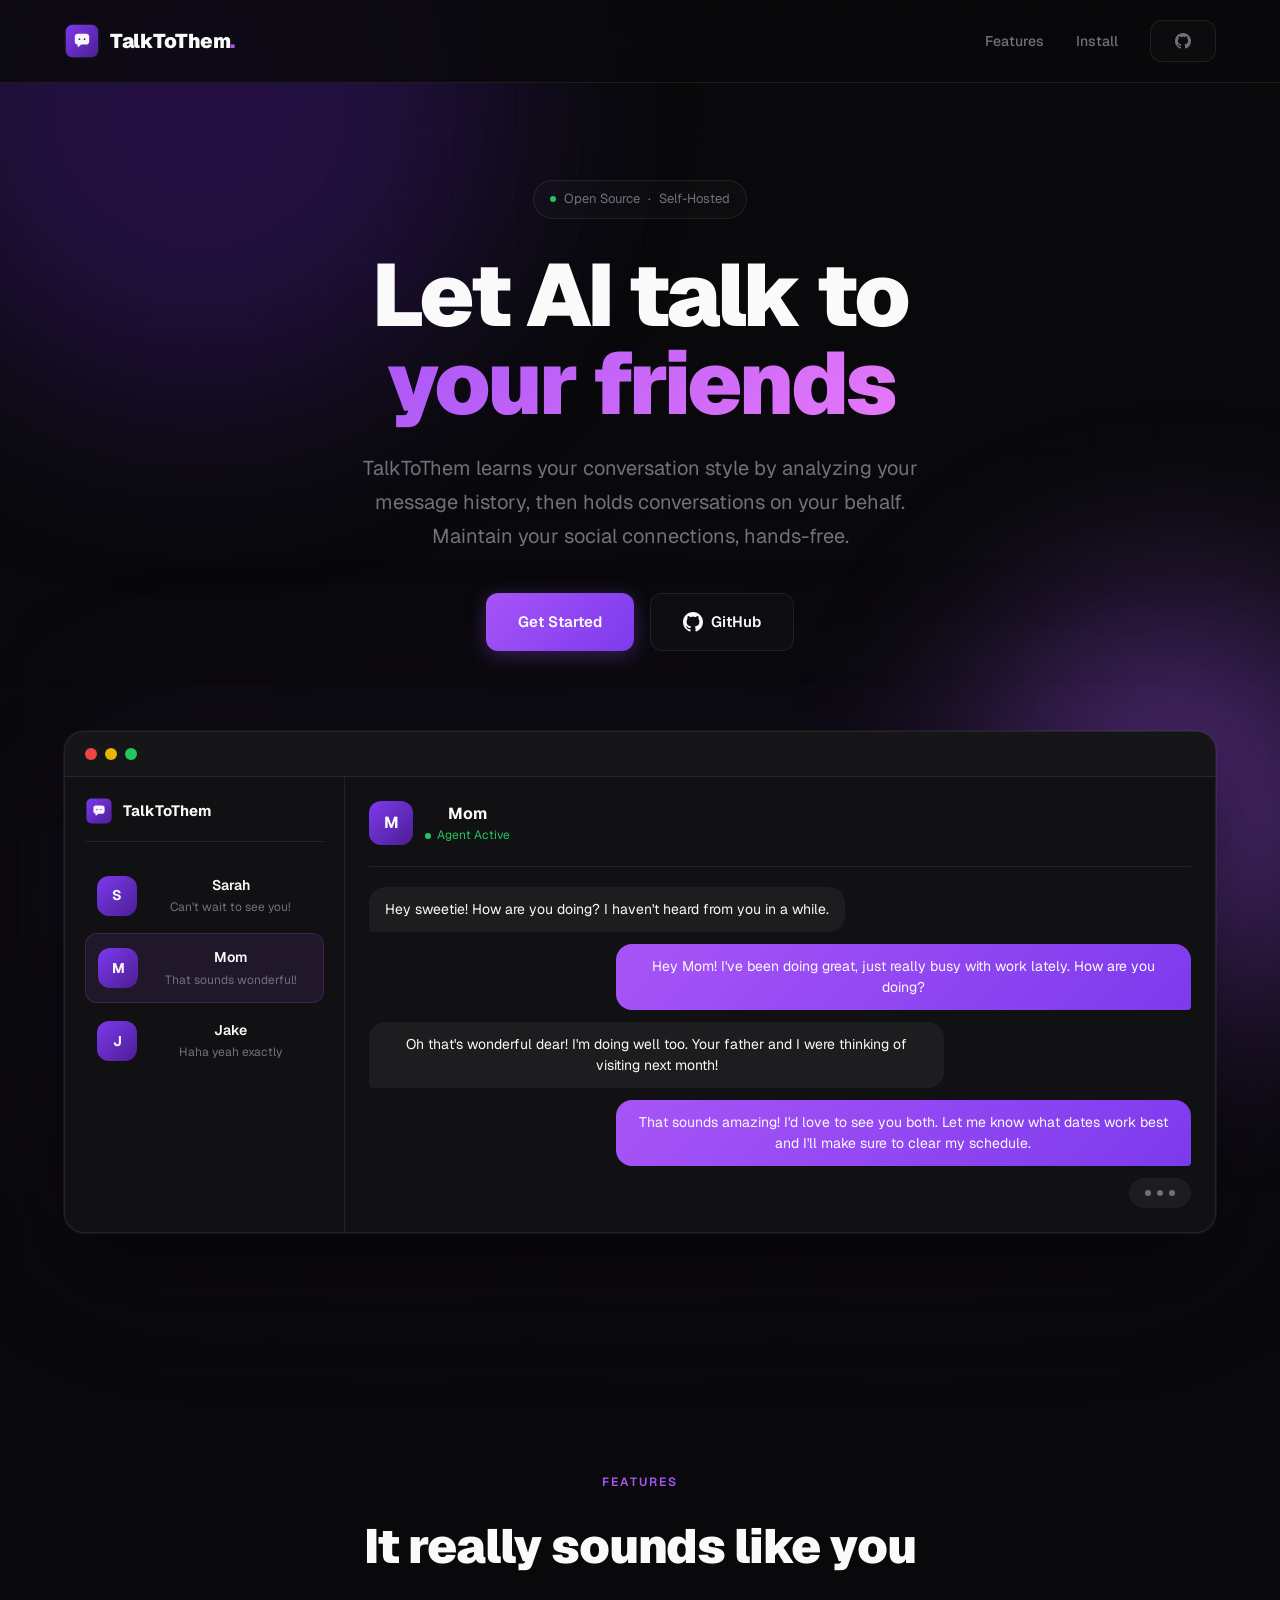
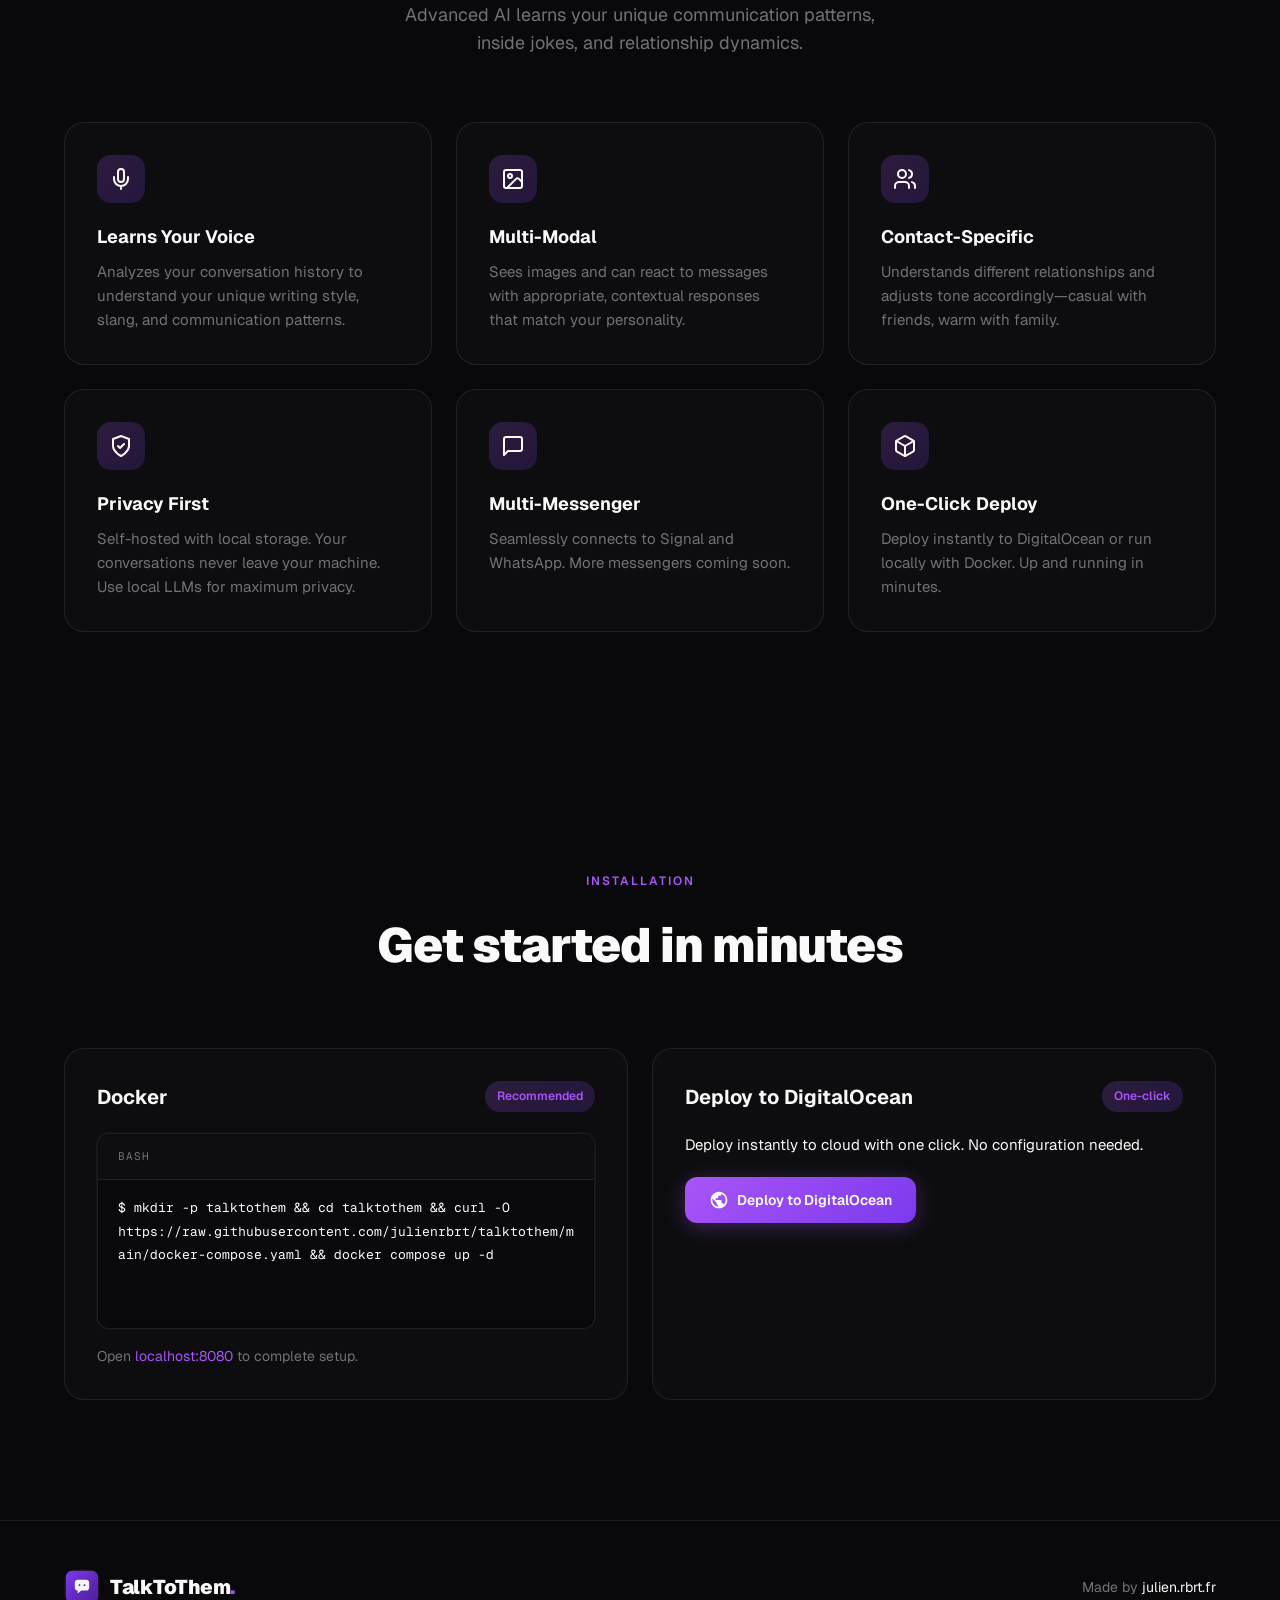
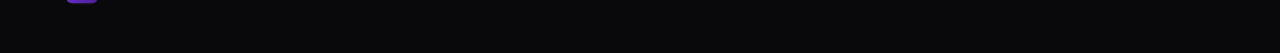
==== commit a4f530c4: "docs: improve install instructions" ====
--- a/web/index.html
+++ b/web/index.html
@@ -264,9 +264,7 @@
                             <h3>Docker</h3>
                             <span class="install-badge">Recommended</span>
                         </div>
-                        <pre><code>$ git clone https://github.com/julienrbrt/talktothem.git
-$ cd talktothem
-$ docker compose up -d</code>
+                        <pre><code>$ mkdir -p talktothem && cd talktothem && curl -O https://raw.githubusercontent.com/julienrbrt/talktothem/main/docker-compose.yaml && docker compose up -d</code>
                         </pre>
                         <p class="install-note">
                             Open
